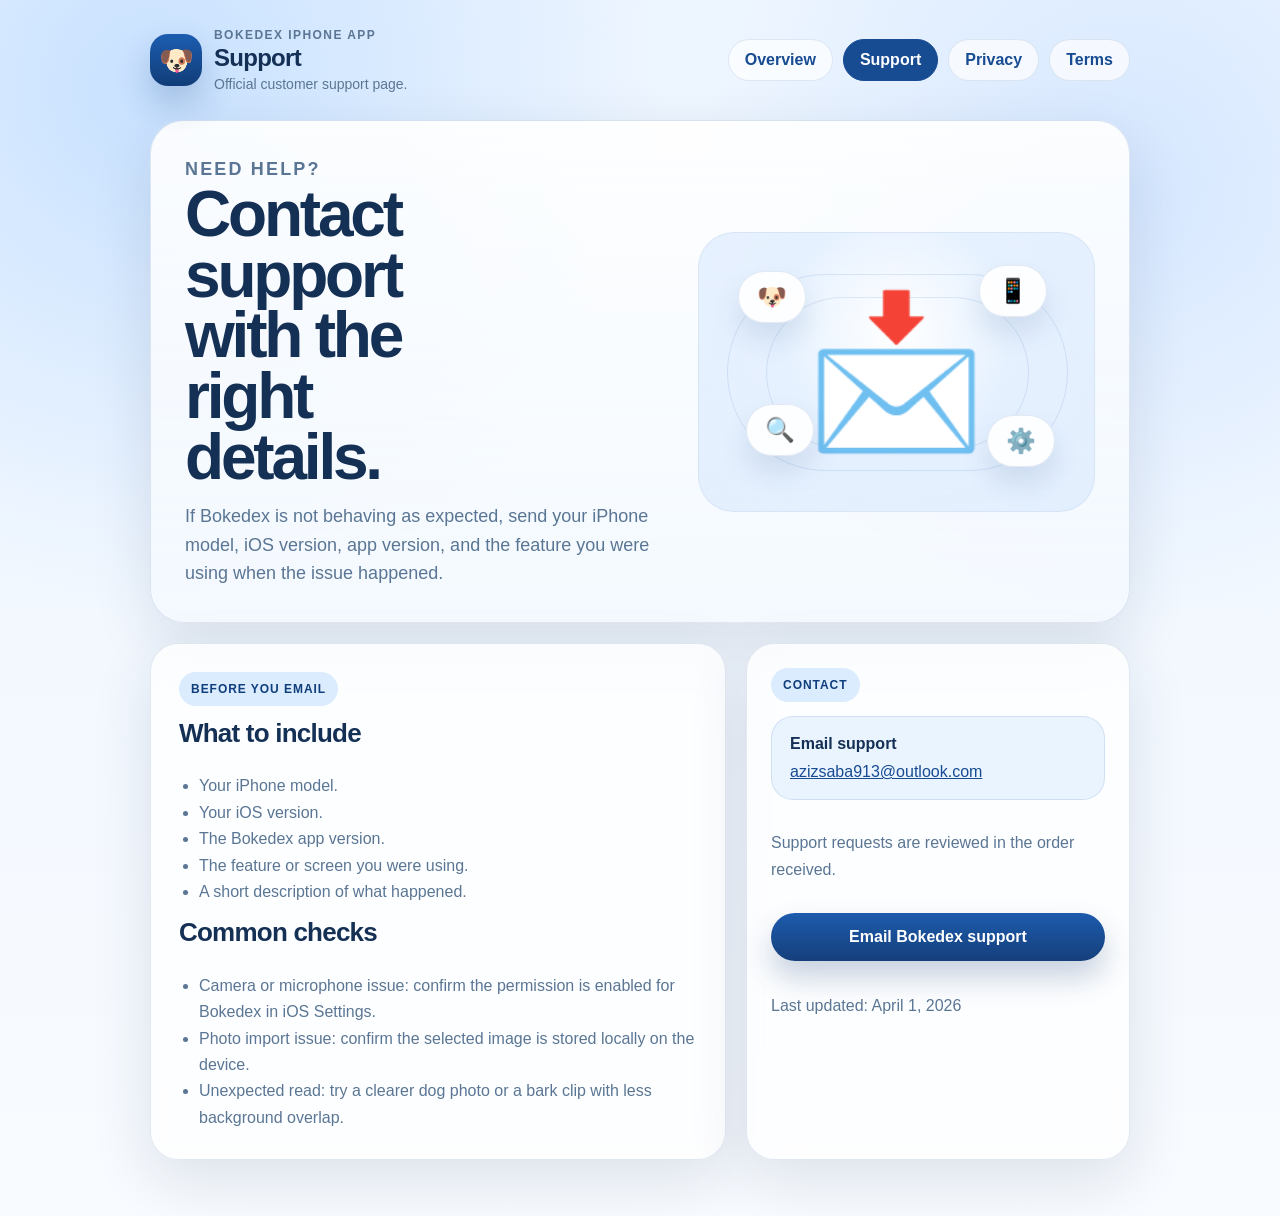
==== docs/support/index.html @ d18c0eb3 "Add GitHub Pages support site for Bokedex" ====
<!doctype html>
<html lang="en">
  <head>
    <meta charset="utf-8">
    <meta name="viewport" content="width=device-width, initial-scale=1">
    <title>Bokedex Support</title>
    <meta name="description" content="Official support page for the Bokedex iPhone app.">
    <link rel="canonical" href="https://sabaaziz991-hash.github.io/bokedex-support/support/">
    <link rel="stylesheet" href="../styles.css">
  </head>
  <body>
    <div class="shell">
      <header class="topbar">
        <div class="brand">
          <div class="brand-mark">🐶</div>
          <div>
            <p class="eyebrow">Bokedex iPhone app</p>
            <h1 class="brand-title">Support</h1>
            <p class="brand-subtitle">Official customer support page.</p>
          </div>
        </div>
        <nav class="nav" aria-label="Primary">
          <a href="../">Overview</a>
          <a class="active" href="./">Support</a>
          <a href="../privacy/">Privacy</a>
          <a href="../terms/">Terms</a>
        </nav>
      </header>

      <section class="hero">
        <div class="hero-grid">
          <div class="hero-copy">
            <p class="eyebrow">Need help?</p>
            <h1>Contact support with the right details.</h1>
            <p>
              If Bokedex is not behaving as expected, send your iPhone model, iOS version,
              app version, and the feature you were using when the issue happened.
            </p>
          </div>
          <div class="hero-visual" aria-hidden="true">
            <div class="orb"></div>
            <div class="hero-dog">📩</div>
            <div class="float-pill pill-a">🐶</div>
            <div class="float-pill pill-b">📱</div>
            <div class="float-pill pill-c">🔍</div>
            <div class="float-pill pill-d">⚙️</div>
          </div>
        </div>
      </section>

      <section class="content-grid">
        <article class="panel panel-main">
          <div class="stack">
            <span class="badge">Before you email</span>
            <h2>What to include</h2>
            <ul class="list">
              <li>Your iPhone model.</li>
              <li>Your iOS version.</li>
              <li>The Bokedex app version.</li>
              <li>The feature or screen you were using.</li>
              <li>A short description of what happened.</li>
            </ul>

            <h2>Common checks</h2>
            <ul class="list">
              <li>Camera or microphone issue: confirm the permission is enabled for Bokedex in iOS Settings.</li>
              <li>Photo import issue: confirm the selected image is stored locally on the device.</li>
              <li>Unexpected read: try a clearer dog photo or a bark clip with less background overlap.</li>
            </ul>
          </div>
        </article>

        <aside class="panel panel-side">
          <div class="stack">
            <span class="badge">Contact</span>
            <div class="contact-card">
              <strong>Email support</strong>
              <a href="mailto:azizsaba913@outlook.com">azizsaba913@outlook.com</a>
            </div>
            <p>Support requests are reviewed in the order received.</p>
            <a class="cta" href="mailto:azizsaba913@outlook.com?subject=Bokedex%20Support">Email Bokedex support</a>
            <p class="footer">Last updated: April 1, 2026</p>
          </div>
        </aside>
      </section>
    </div>
  </body>
</html>
---- docs/styles.css ----
:root {
  color-scheme: light;
  --ink: #153055;
  --muted: #5a7694;
  --line: rgba(27, 77, 140, 0.12);
  --page-top: #edf5ff;
  --page-bottom: #f8fbff;
  --panel: rgba(255, 255, 255, 0.78);
  --panel-strong: rgba(255, 255, 255, 0.92);
  --accent: #174b92;
  --accent-soft: #dcecff;
  --accent-strong: #0f3e7d;
  --success: #2c6ac9;
  --shadow: 0 20px 60px rgba(21, 48, 85, 0.12);
}

* {
  box-sizing: border-box;
}

html,
body {
  margin: 0;
  min-height: 100%;
}

body {
  font-family: "SF Pro Display", "SF Pro Text", ui-sans-serif, -apple-system, BlinkMacSystemFont, "Segoe UI", sans-serif;
  color: var(--ink);
  background:
    radial-gradient(circle at 12% 8%, rgba(147, 197, 255, 0.42), transparent 32%),
    radial-gradient(circle at 88% 16%, rgba(99, 164, 255, 0.18), transparent 28%),
    linear-gradient(180deg, var(--page-top) 0%, var(--page-bottom) 100%);
}

a {
  color: var(--accent);
}

.shell {
  width: min(980px, calc(100vw - 32px));
  margin: 0 auto;
  padding: 28px 0 56px;
}

.topbar {
  display: flex;
  align-items: center;
  justify-content: space-between;
  gap: 16px;
  margin-bottom: 28px;
}

.brand {
  display: flex;
  align-items: center;
  gap: 12px;
}

.brand-mark {
  display: inline-flex;
  width: 52px;
  height: 52px;
  align-items: center;
  justify-content: center;
  border-radius: 18px;
  background: linear-gradient(180deg, #1c5db0 0%, #113d78 100%);
  color: #fff;
  font-size: 28px;
  box-shadow: 0 16px 34px rgba(17, 61, 120, 0.24);
}

.eyebrow {
  margin: 0 0 4px;
  color: var(--muted);
  font-size: 12px;
  font-weight: 700;
  letter-spacing: 0.12em;
  text-transform: uppercase;
}

.brand-title {
  margin: 0;
  font-size: 24px;
  line-height: 1;
  letter-spacing: -0.03em;
}

.brand-subtitle {
  margin: 6px 0 0;
  color: var(--muted);
  font-size: 14px;
}

.nav {
  display: flex;
  flex-wrap: wrap;
  gap: 10px;
}

.nav a {
  display: inline-flex;
  align-items: center;
  justify-content: center;
  min-height: 42px;
  padding: 0 16px;
  border-radius: 999px;
  border: 1px solid var(--line);
  background: rgba(255, 255, 255, 0.7);
  text-decoration: none;
  font-weight: 700;
}

.nav a.active {
  background: var(--accent);
  border-color: var(--accent);
  color: #fff;
}

.hero {
  padding: 34px;
  border-radius: 34px;
  border: 1px solid var(--line);
  background:
    linear-gradient(180deg, rgba(255, 255, 255, 0.9) 0%, rgba(244, 249, 255, 0.76) 100%);
  box-shadow: var(--shadow);
}

.hero-grid {
  display: grid;
  grid-template-columns: minmax(0, 1.1fr) minmax(280px, 0.9fr);
  gap: 28px;
  align-items: center;
}

.hero-copy h1 {
  margin: 0 0 14px;
  font-size: clamp(38px, 6vw, 64px);
  line-height: 0.95;
  letter-spacing: -0.05em;
  max-width: 9ch;
}

.hero-copy p {
  margin: 0;
  max-width: 38rem;
  color: var(--muted);
  font-size: 18px;
  line-height: 1.6;
}

.hero-visual {
  position: relative;
  min-height: 280px;
}

.orb {
  position: absolute;
  inset: 0;
  border-radius: 36px;
  background:
    radial-gradient(circle at 50% 35%, rgba(255, 255, 255, 0.95) 0%, rgba(225, 238, 255, 0.82) 44%, rgba(201, 223, 252, 0.4) 100%);
  border: 1px solid rgba(37, 90, 157, 0.08);
}

.orb::before,
.orb::after {
  content: "";
  position: absolute;
  border-radius: 999px;
  border: 1px solid rgba(28, 93, 176, 0.12);
}

.orb::before {
  width: 86%;
  height: 70%;
  left: 7%;
  top: 15%;
}

.orb::after {
  width: 66%;
  height: 54%;
  left: 17%;
  top: 23%;
}

.hero-dog {
  position: absolute;
  inset: 0;
  display: grid;
  place-items: center;
  font-size: clamp(88px, 14vw, 148px);
}

.float-pill {
  position: absolute;
  display: inline-flex;
  align-items: center;
  justify-content: center;
  min-width: 52px;
  min-height: 52px;
  padding: 0 18px;
  border-radius: 999px;
  background: var(--panel-strong);
  border: 1px solid rgba(31, 84, 153, 0.12);
  box-shadow: 0 16px 28px rgba(34, 74, 126, 0.12);
  font-size: 24px;
}

.pill-a { top: 14%; left: 10%; }
.pill-b { top: 12%; right: 12%; }
.pill-c { bottom: 20%; left: 12%; }
.pill-d { bottom: 16%; right: 10%; }

.content-grid {
  display: grid;
  grid-template-columns: minmax(0, 1.2fr) minmax(260px, 0.8fr);
  gap: 20px;
  margin-top: 20px;
}

.panel {
  border-radius: 28px;
  border: 1px solid var(--line);
  background: var(--panel);
  backdrop-filter: blur(10px);
  box-shadow: var(--shadow);
}

.panel-main {
  padding: 28px;
}

.panel-side {
  padding: 24px;
}

.panel h2 {
  margin: 0 0 12px;
  font-size: 26px;
  line-height: 1.05;
  letter-spacing: -0.03em;
}

.panel p,
.panel li {
  color: var(--muted);
  font-size: 16px;
  line-height: 1.65;
}

.stack {
  display: grid;
  gap: 14px;
}

.stack-tight {
  display: grid;
  gap: 10px;
}

.list {
  margin: 0;
  padding-left: 20px;
}

.contact-card {
  display: grid;
  gap: 10px;
  padding: 18px;
  border-radius: 22px;
  background: rgba(219, 235, 255, 0.55);
  border: 1px solid rgba(31, 84, 153, 0.12);
}

.badge {
  display: inline-flex;
  align-items: center;
  gap: 8px;
  width: fit-content;
  min-height: 34px;
  padding: 0 12px;
  border-radius: 999px;
  background: var(--accent-soft);
  color: var(--accent-strong);
  font-size: 12px;
  font-weight: 700;
  letter-spacing: 0.08em;
  text-transform: uppercase;
}

.cta {
  display: inline-flex;
  align-items: center;
  justify-content: center;
  min-height: 48px;
  padding: 0 18px;
  border-radius: 999px;
  background: linear-gradient(180deg, #1d5bad 0%, #153f7b 100%);
  color: #fff;
  text-decoration: none;
  font-weight: 700;
  box-shadow: 0 16px 30px rgba(21, 63, 123, 0.24);
}

.meta {
  margin-top: 18px;
  color: var(--muted);
  font-size: 14px;
}

.footer {
  margin-top: 18px;
  color: var(--muted);
  font-size: 13px;
}

@media (max-width: 860px) {
  .topbar,
  .hero-grid,
  .content-grid {
    grid-template-columns: 1fr;
  }

  .topbar {
    align-items: flex-start;
  }

  .nav {
    width: 100%;
  }

  .nav a {
    flex: 1 1 auto;
  }

  .hero,
  .panel-main,
  .panel-side {
    padding: 22px;
  }

  .hero-visual {
    min-height: 250px;
  }

  .hero-copy h1 {
    max-width: none;
  }
}
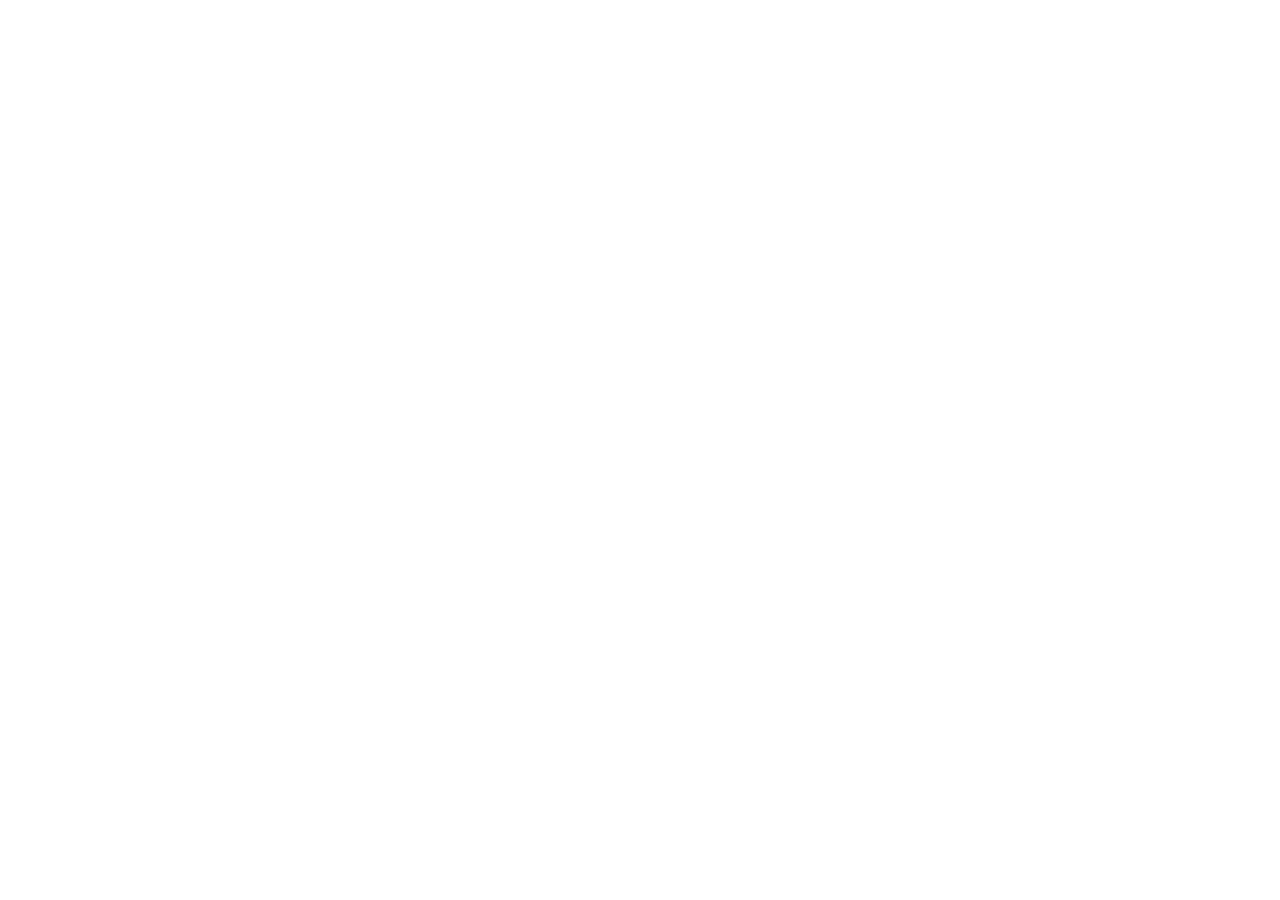
==== commit 0c47f391: "Redirect old support pages to bokedex.app The Bokedex site now lives at https://bokedex.app/. Each o" ====
--- a/docs/support/index.html
+++ b/docs/support/index.html
@@ -3,86 +3,12 @@
   <head>
     <meta charset="utf-8">
     <meta name="viewport" content="width=device-width, initial-scale=1">
-    <title>Bokedex Support</title>
-    <meta name="description" content="Official support page for the Bokedex iPhone app.">
-    <link rel="canonical" href="https://sabaaziz991-hash.github.io/bokedex-support/support/">
-    <link rel="stylesheet" href="../styles.css">
+    <title>Bokedex Support has moved</title>
+    <link rel="canonical" href="https://bokedex.app/support/">
+    <meta http-equiv="refresh" content="0; url=https://bokedex.app/support/">
+    <script>location.replace("https://bokedex.app/support/" + location.hash);</script>
   </head>
   <body>
-    <div class="shell">
-      <header class="topbar">
-        <div class="brand">
-          <div class="brand-mark">🐶</div>
-          <div>
-            <p class="eyebrow">Bokedex iPhone app</p>
-            <h1 class="brand-title">Support</h1>
-            <p class="brand-subtitle">Official customer support page.</p>
-          </div>
-        </div>
-        <nav class="nav" aria-label="Primary">
-          <a href="../">Overview</a>
-          <a class="active" href="./">Support</a>
-          <a href="../privacy/">Privacy</a>
-          <a href="../terms/">Terms</a>
-        </nav>
-      </header>
-
-      <section class="hero">
-        <div class="hero-grid">
-          <div class="hero-copy">
-            <p class="eyebrow">Need help?</p>
-            <h1>Contact support with the right details.</h1>
-            <p>
-              If Bokedex is not behaving as expected, send your iPhone model, iOS version,
-              app version, and the feature you were using when the issue happened.
-            </p>
-          </div>
-          <div class="hero-visual" aria-hidden="true">
-            <div class="orb"></div>
-            <div class="hero-dog">📩</div>
-            <div class="float-pill pill-a">🐶</div>
-            <div class="float-pill pill-b">📱</div>
-            <div class="float-pill pill-c">🔍</div>
-            <div class="float-pill pill-d">⚙️</div>
-          </div>
-        </div>
-      </section>
-
-      <section class="content-grid">
-        <article class="panel panel-main">
-          <div class="stack">
-            <span class="badge">Before you email</span>
-            <h2>What to include</h2>
-            <ul class="list">
-              <li>Your iPhone model.</li>
-              <li>Your iOS version.</li>
-              <li>The Bokedex app version.</li>
-              <li>The feature or screen you were using.</li>
-              <li>A short description of what happened.</li>
-            </ul>
-
-            <h2>Common checks</h2>
-            <ul class="list">
-              <li>Camera or microphone issue: confirm the permission is enabled for Bokedex in iOS Settings.</li>
-              <li>Photo import issue: confirm the selected image is stored locally on the device.</li>
-              <li>Unexpected read: try a clearer dog photo or a bark clip with less background overlap.</li>
-            </ul>
-          </div>
-        </article>
-
-        <aside class="panel panel-side">
-          <div class="stack">
-            <span class="badge">Contact</span>
-            <div class="contact-card">
-              <strong>Email support</strong>
-              <a href="mailto:azizsaba913@outlook.com">azizsaba913@outlook.com</a>
-            </div>
-            <p>Support requests are reviewed in the order received.</p>
-            <a class="cta" href="mailto:azizsaba913@outlook.com?subject=Bokedex%20Support">Email Bokedex support</a>
-            <p class="footer">Last updated: April 1, 2026</p>
-          </div>
-        </aside>
-      </section>
-    </div>
+    <p>Bokedex Support now lives at <a href="https://bokedex.app/support/">https://bokedex.app/support/</a>.</p>
   </body>
 </html>
